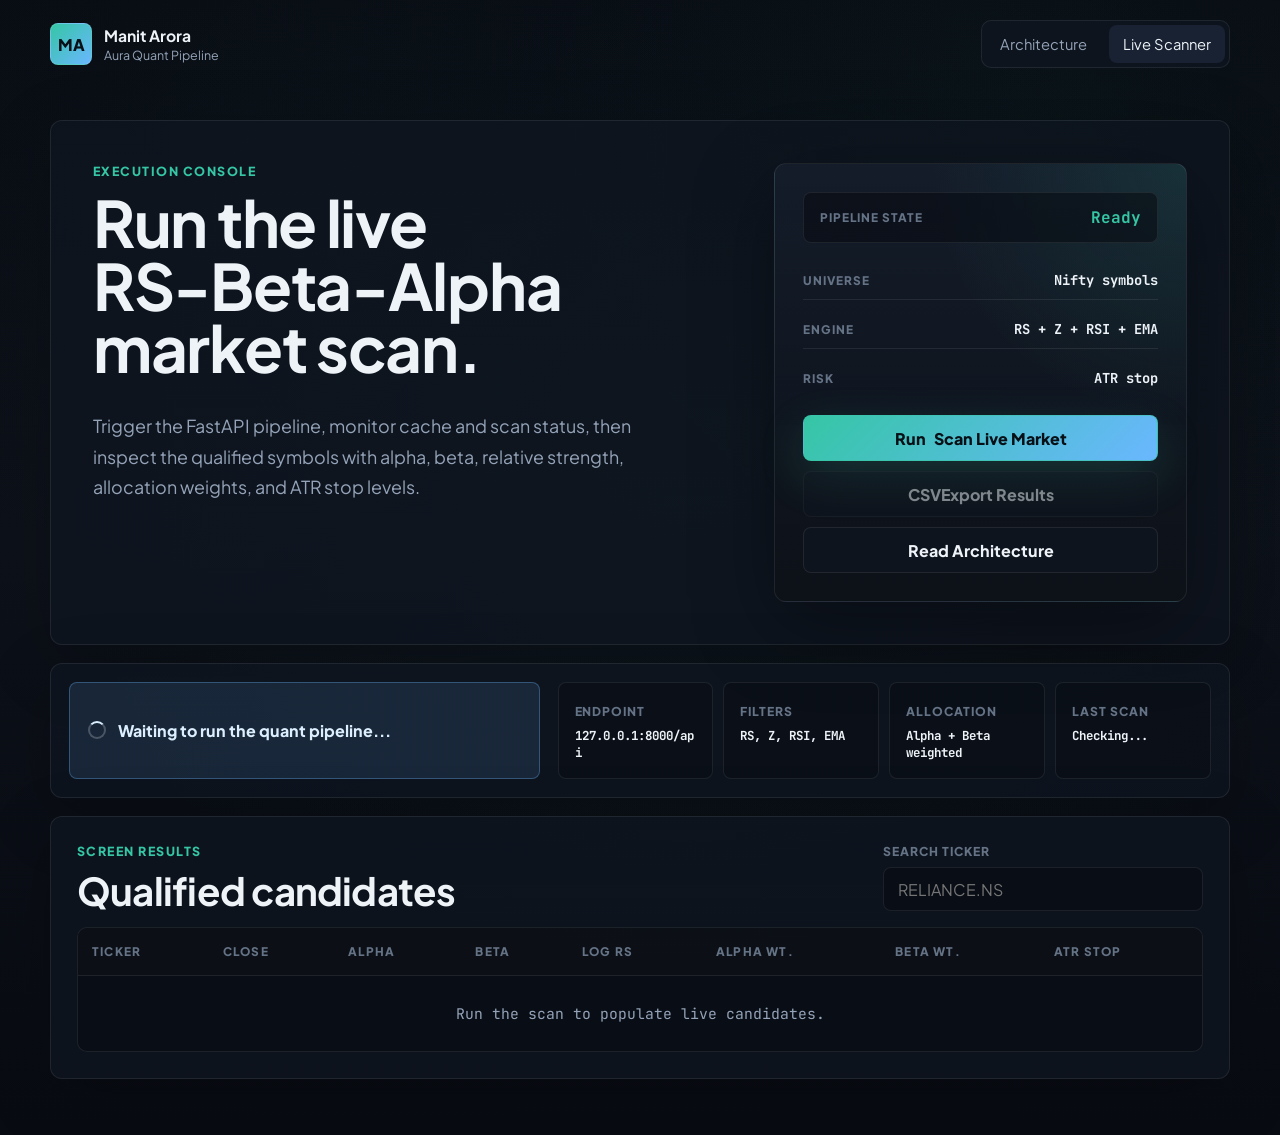
==== Frontend/scanner.html @ 6edd02ba "Complete Frontend" ====
<!DOCTYPE html>
<html lang="en">
<head>
    <meta charset="UTF-8">
    <meta name="viewport" content="width=device-width, initial-scale=1.0">
    <title>Manit Arora | Live Scanner</title>
    <link rel="preconnect" href="https://fonts.googleapis.com">
    <link rel="preconnect" href="https://fonts.gstatic.com" crossorigin>
    <link href="https://fonts.googleapis.com/css2?family=JetBrains+Mono:ital,wght@0,500;0,700;0,800;1,500&family=Plus+Jakarta+Sans:wght@500;600;700;800;900&display=swap" rel="stylesheet">
    <link rel="stylesheet" href="style.css">
</head>
<body data-page="scanner">
    <header class="site-header">
        <a class="brand" href="index.html" aria-label="Strategy home">
            <span class="brand-mark">MA</span>
            <span>
                <strong>Manit Arora</strong>
                <small>Aura Quant Pipeline</small>
            </span>
        </a>
        <nav class="nav-actions" aria-label="Primary navigation">
            <a class="nav-link" href="index.html">Architecture</a>
            <a class="nav-link active" href="scanner.html">Live Scanner</a>
        </nav>
    </header>

    <main class="scanner-shell">
        <section class="scanner-hero scanner-hero-grid">
            <div class="scanner-copy">
                <p class="eyebrow">Execution console</p>
                <h1>
                    <span>Run the live</span>
                    <span>RS-Beta-Alpha</span>
                    <span>market scan.</span>
                </h1>
                <p class="hero-text">
                    Trigger the FastAPI pipeline, monitor cache and scan status, then inspect the qualified symbols with alpha, beta, relative strength, allocation weights, and ATR stop levels.
                </p>
            </div>

            <aside class="scanner-command-card" aria-label="Scanner command panel">
                <div class="command-kicker">
                    <span>Pipeline state</span>
                    <strong>Ready</strong>
                </div>
                <div class="command-lines" aria-hidden="true">
                    <div>
                        <span>Universe</span>
                        <strong>Nifty symbols</strong>
                    </div>
                    <div>
                        <span>Engine</span>
                        <strong>RS + Z + RSI + EMA</strong>
                    </div>
                    <div>
                        <span>Risk</span>
                        <strong>ATR stop</strong>
                    </div>
                </div>
                <div class="scanner-actions">
                    <button id="refresh-btn" class="primary-btn" type="button">
                        <span aria-hidden="true">Run</span>
                        <span>Scan Live Market</span>
                    </button>
                    <button id="export-btn" class="secondary-btn" type="button" disabled>
                        <span aria-hidden="true">CSV</span>
                        <span>Export Results</span>
                    </button>
                    <a class="secondary-btn" href="index.html">Read Architecture</a>
                </div>
            </aside>
        </section>

        <section class="control-panel" aria-label="Scanner controls and status">
            <div id="status-message" class="status-box loading">
                <span class="spinner" aria-hidden="true"></span>
                Waiting to run the quant pipeline...
            </div>
            <div class="scan-meta scan-meta-quad">
                <div>
                    <span>Endpoint</span>
                    <strong>127.0.0.1:8000/api</strong>
                </div>
                <div>
                    <span>Filters</span>
                    <strong>RS, Z, RSI, EMA</strong>
                </div>
                <div>
                    <span>Allocation</span>
                    <strong>Alpha + Beta weighted</strong>
                </div>
                <div>
                    <span>Last scan</span>
                    <strong id="last-updated-time">Checking...</strong>
                </div>
            </div>
        </section>

        <section class="results-panel">
            <div class="results-header">
                <div>
                    <p class="eyebrow">Screen results</p>
                    <h2>Qualified candidates</h2>
                </div>
                <label class="table-search">
                    <span>Search ticker</span>
                    <input id="ticker-search" type="search" placeholder="RELIANCE.NS">
                </label>
            </div>

            <div class="table-wrap">
                <table id="screener-table">
                    <thead>
                        <tr>
                            <th data-sort="Ticker" scope="col">Ticker</th>
                            <th data-sort="Close_Price" scope="col">Close</th>
                            <th data-sort="Alpha" scope="col">Alpha</th>
                            <th data-sort="Beta" scope="col">Beta</th>
                            <th data-sort="Log_RS" scope="col">Log RS</th>
                            <th data-sort="Alpha_Weight_%" scope="col">Alpha Wt.</th>
                            <th data-sort="Beta_Weight_%" scope="col">Beta Wt.</th>
                            <th data-sort="Stop_Loss" scope="col">ATR Stop</th>
                        </tr>
                    </thead>
                    <tbody id="screener-body">
                        <tr class="empty-row">
                            <td colspan="8">Run the scan to populate live candidates.</td>
                        </tr>
                    </tbody>
                </table>
            </div>
        </section>
    </main>

    <script src="app.js"></script>
</body>
</html>
---- Frontend/style.css ----
:root {
    color-scheme: dark;
    --bg: #080b12;
    --panel: #101621;
    --panel-soft: #151d2b;
    --panel-raised: #182232;
    --text: #eef3f8;
    --muted: #94a3b8;
    --faint: #657386;
    --line: rgba(255, 255, 255, 0.08);
    --line-strong: rgba(255, 255, 255, 0.12);
    --green: #35c6a5;
    --green-soft: rgba(53, 198, 165, 0.12);
    --blue: #6ab7ff;
    --blue-soft: rgba(106, 183, 255, 0.12);
    --amber: #f6b95b;
    --amber-soft: rgba(246, 185, 91, 0.14);
    --red: #ff6b7a;
    --red-soft: rgba(255, 107, 122, 0.12);
    --shadow: 0 24px 80px rgba(0, 0, 0, 0.35);
}

* {
    box-sizing: border-box;
}

html {
    scroll-behavior: smooth;
}

body {
    margin: 0;
    min-height: 100vh;
    background:
        radial-gradient(circle at 84% 8%, rgba(52, 211, 153, 0.03), transparent 34rem),
        radial-gradient(circle at 54% 38%, rgba(45, 212, 191, 0.03), transparent 42rem),
        radial-gradient(circle at 18% 12%, rgba(53, 198, 165, 0.025), transparent 30rem),
        linear-gradient(180deg, #080b12 0%, #0d1119 48%, #080b12 100%);
    color: var(--text);
    font-family: "Plus Jakarta Sans", Inter, ui-sans-serif, system-ui, -apple-system, BlinkMacSystemFont, "Segoe UI", sans-serif;
    letter-spacing: 0;
}

a {
    color: inherit;
    text-decoration: none;
}

button,
input {
    font: inherit;
}

.site-header,
main {
    width: min(1180px, calc(100% - 32px));
    margin: 0 auto;
}

.site-header {
    display: flex;
    align-items: center;
    justify-content: space-between;
    gap: 24px;
    padding: 20px 0 8px;
}

.brand {
    display: inline-flex;
    align-items: center;
    gap: 12px;
    min-width: 0;
}

.brand-mark {
    display: grid;
    place-items: center;
    width: 42px;
    height: 42px;
    border: 1px solid var(--line-strong);
    border-radius: 8px;
    background: linear-gradient(135deg, var(--green), var(--blue));
    color: #061016;
    font-weight: 900;
    letter-spacing: 0;
}

.brand strong,
.brand small {
    display: block;
}

.brand strong {
    font-size: 0.98rem;
}

.brand small {
    color: var(--muted);
    font-size: 0.78rem;
    margin-top: 2px;
}

.nav-actions {
    display: flex;
    align-items: center;
    gap: 8px;
    border: 1px solid var(--line);
    border-radius: 10px;
    padding: 4px;
    background: rgba(16, 22, 33, 0.7);
    backdrop-filter: blur(18px);
}

.nav-link {
    color: var(--muted);
    border-radius: 8px;
    padding: 10px 14px;
    font-size: 0.92rem;
    transition: background 180ms ease, color 180ms ease;
}

.nav-link:hover,
.nav-link.active {
    color: var(--text);
    background: var(--panel-raised);
}

.hero-grid {
    display: grid;
    grid-template-columns: minmax(0, 3fr) minmax(320px, 2fr);
    gap: clamp(48px, 5vw, 72px);
    align-items: center;
    min-height: calc(100vh - 96px);
    padding: 44px 0 64px;
}

.hero-copy {
    max-width: 760px;
    min-width: 0;
}

.eyebrow {
    color: var(--green);
    font-size: 0.78rem;
    font-weight: 800;
    letter-spacing: 0.12em;
    margin: 0 0 12px;
    text-transform: uppercase;
}

h1,
h2,
h3,
p {
    margin-top: 0;
}

h1 {
    font-size: clamp(3rem, 5vw, 5rem);
    line-height: 0.98;
    letter-spacing: -0.02em;
    margin-bottom: 0;
}

h1 span {
    display: block;
}

h2 {
    font-size: clamp(1.75rem, 3vw, 3rem);
    line-height: 1.05;
    letter-spacing: -0.02em;
    margin-bottom: 14px;
}

h3 {
    font-size: 1.05rem;
    margin-bottom: 10px;
}

.hero-text,
.section-heading p,
.info-card p {
    color: var(--muted);
    line-height: 1.7;
}

.hero-text {
    max-width: 600px;
    font-size: 1.12rem;
    margin-top: 32px;
    margin-bottom: 28px;
}

.hero-actions,
.scanner-actions {
    display: flex;
    align-items: center;
    flex-wrap: wrap;
    gap: 12px;
}

.primary-btn,
.secondary-btn {
    display: inline-flex;
    align-items: center;
    justify-content: center;
    min-height: 46px;
    border-radius: 8px;
    padding: 0 18px;
    cursor: pointer;
    transition: transform 180ms ease, border-color 180ms ease, background 180ms ease, color 180ms ease;
}

.primary-btn {
    gap: 8px;
    border: 1px solid rgba(53, 198, 165, 0.55);
    background: linear-gradient(135deg, #35c6a5, #6ab7ff);
    color: #061016;
    font-weight: 900;
    box-shadow: 0 16px 46px rgba(53, 198, 165, 0.18);
}

.primary-btn:hover,
.secondary-btn:hover {
    transform: translateY(-1px);
}

.primary-btn:disabled {
    cursor: wait;
    opacity: 0.62;
    transform: none;
}

.secondary-btn:disabled {
    cursor: not-allowed;
    opacity: 0.5;
    transform: none;
}

.secondary-btn {
    border: 1px solid var(--line);
    background: rgba(16, 22, 33, 0.72);
    color: var(--text);
    font-weight: 750;
}

.signal-board {
    position: relative;
    justify-self: end;
    width: 100%;
    max-width: 560px;
    border: 1px solid rgba(255, 255, 255, 0.08);
    border-radius: 12px;
    background: linear-gradient(180deg, rgba(21, 29, 43, 0.96), rgba(12, 17, 27, 0.96));
    box-shadow: var(--shadow);
    padding: 18px;
    overflow: hidden;
}

.mini-card {
    display: inline-flex;
    align-items: center;
    justify-content: space-between;
    gap: 14px;
    width: 100%;
    border: 1px solid rgba(255, 255, 255, 0.08);
    border-radius: 8px;
    background: rgba(8, 11, 18, 0.6);
    padding: 14px;
}

.mini-card span,
.metric-strip span,
.scan-meta span,
.table-search span {
    color: var(--faint);
    font-size: 0.76rem;
    font-weight: 800;
    letter-spacing: 0.08em;
    text-transform: uppercase;
}

.mini-card strong {
    color: var(--green);
}

.signal-chart {
    display: block;
    width: 100%;
    height: auto;
    margin: 18px 0;
}

.grid-line {
    stroke: rgba(148, 163, 184, 0.14);
    stroke-width: 1;
}

.area {
    fill: url(#areaGradient);
}

.rs-line,
.nifty-line {
    fill: none;
    stroke-linecap: round;
    stroke-linejoin: round;
}

.rs-line {
    stroke: var(--green);
    stroke-width: 5;
}

.nifty-line {
    stroke: var(--blue);
    stroke-dasharray: 7 9;
    stroke-width: 3;
}

.chart-labels {
    fill: var(--muted);
    font-size: 18px;
    font-weight: 800;
}

.metric-strip {
    display: grid;
    grid-template-columns: repeat(3, 1fr);
    gap: 12px;
}

.metric-strip div,
.scan-meta div {
    border: 1px solid rgba(255, 255, 255, 0.08);
    border-radius: 8px;
    background: rgba(8, 11, 18, 0.46);
    padding: 16px;
}

.metric-strip strong,
.scan-meta strong {
    display: block;
    margin-top: 8px;
    font-size: clamp(0.78rem, 0.9vw, 0.95rem);
    font-family: "JetBrains Mono", "Fira Code", Consolas, monospace;
    letter-spacing: 0;
    line-height: 1.35;
    overflow-wrap: anywhere;
}

.section-block,
.theory-article,
.cta-band,
.scanner-hero,
.control-panel,
.results-panel {
    border: 1px solid rgba(255, 255, 255, 0.08);
    border-radius: 12px;
    background: rgba(16, 22, 33, 0.74);
    box-shadow: 0 18px 70px rgba(0, 0, 0, 0.18);
}

.section-block {
    padding: clamp(24px, 4vw, 44px);
    margin-bottom: 22px;
}

.section-heading {
    display: grid;
    grid-template-columns: minmax(0, 0.8fr) minmax(320px, 1fr);
    gap: 24px;
    align-items: end;
    margin-bottom: 28px;
}

.section-heading.compact {
    display: block;
}

.framework-grid {
    display: grid;
    grid-template-columns: repeat(5, minmax(190px, 1fr));
    gap: 18px;
}

.info-card {
    position: relative;
    display: flex;
    flex-direction: column;
    min-height: 300px;
    border: 1px solid rgba(255, 255, 255, 0.08);
    border-radius: 8px;
    background: linear-gradient(180deg, rgba(21, 29, 43, 0.92), rgba(13, 17, 23, 0.78));
    padding: 22px;
    overflow: hidden;
}

.card-index {
    position: absolute;
    top: 16px;
    right: 16px;
    color: #ffffff;
    font-family: "JetBrains Mono", "Fira Code", Consolas, monospace;
    font-size: 2rem;
    font-weight: 900;
    line-height: 1;
    opacity: 0.1;
    pointer-events: none;
}

.info-card h3 {
    padding-right: 46px;
}

.info-card p {
    margin-bottom: 22px;
}

.formula-pill,
.info-card code {
    display: flex;
    align-items: center;
    justify-content: center;
    width: 100%;
    max-width: 100%;
    margin-top: auto;
    border: 1px solid rgba(53, 198, 165, 0.18);
    border-radius: 8px;
    background: linear-gradient(180deg, #0d1117, #0a0f15);
    color: #9ee7d3;
    font-family: "JetBrains Mono", "Fira Code", Consolas, monospace;
    font-size: 0.86rem;
    font-weight: 700;
    line-height: 1.45;
    padding: 10px 16px;
    white-space: normal;
    overflow-wrap: anywhere;
    overflow: hidden;
    box-shadow: inset 0 1px 0 rgba(255, 255, 255, 0.04);
}

.formula-svg {
    display: block;
    width: min(100%, 224px);
    height: 48px;
    min-width: 0;
    overflow: hidden;
}

.formula-svg.compact {
    width: min(100%, 190px);
}

.formula-svg.wide {
    width: min(100%, 250px);
}

.formula-svg text {
    dominant-baseline: alphabetic;
    font-family: "JetBrains Mono", "Fira Code", Consolas, monospace;
    font-weight: 800;
    letter-spacing: 0;
}

.math-main,
.math-label {
    fill: #a7fbe4;
    font-size: 19px;
}

.math-label {
    font-weight: 700;
}

.math-sub {
    fill: #78dec7;
    font-size: 9px;
    font-weight: 800;
}

.math-sigma {
    fill: var(--amber);
    font-size: 19px;
}

.math-rule {
    stroke: rgba(167, 251, 228, 0.82);
    stroke-linecap: round;
    stroke-width: 1.7;
}

.math-divider {
    stroke: rgba(255, 255, 255, 0.28);
    stroke-linecap: round;
    stroke-width: 2;
}

.math-formula {
    min-height: 56px;
    color: #a7fbe4;
    letter-spacing: 0;
}

.math-formula i {
    color: #c8fff0;
    font-family: "JetBrains Mono", "Fira Code", Consolas, monospace;
    font-style: italic;
    font-weight: 700;
}

.math-formula sub {
    bottom: -0.28em;
    color: #7ddfc8;
    font-size: 0.64em;
    line-height: 0;
    margin-left: 1px;
    position: relative;
    vertical-align: baseline;
}

.math-formula .paren {
    color: #e8fff8;
    font-size: 1.18em;
}

.math-formula .sigma {
    color: var(--amber);
    font-size: 1.05em;
}

.math-formula .divider {
    color: rgba(255, 255, 255, 0.26);
}

.fraction {
    display: inline-grid;
    gap: 4px;
    min-width: 46px;
    text-align: center;
    transform: translateY(-1px);
}

.fraction span {
    display: block;
    padding: 0 5px;
}

.fraction span:first-child {
    border-bottom: 1px solid rgba(167, 251, 228, 0.72);
    padding-bottom: 4px;
}

.fraction span:last-child {
    padding-top: 1px;
}

.code-badge {
    display: inline-flex;
    align-items: center;
    width: fit-content;
    max-width: 100%;
    margin-top: auto;
    border: 1px solid rgba(53, 198, 165, 0.18);
    border-radius: 8px;
    background: linear-gradient(180deg, #0d1117, #0a0f15);
    color: #9ee7d3;
    font-family: "JetBrains Mono", "Fira Code", Consolas, monospace;
    font-size: 0.88rem; /* Slightly larger for math clarity */
    font-weight: 700;
    line-height: 1.45;
    padding: 10px 16px;
    white-space: nowrap; /* Forces the equation to stay on one straight line */
    overflow-x: auto; /* Adds a scrollbar on mobile if the equation is very long */
    box-shadow: inset 0 1px 0 rgba(255, 255, 255, 0.04);
}

.theory-article {
    padding: clamp(24px, 5vw, 54px);
    margin-bottom: 22px;
}

.article-heading {
    max-width: 920px;
    margin-bottom: 34px;
}

.article-heading p {
    color: var(--muted);
    font-size: 1.05rem;
    line-height: 1.75;
}

.article-body {
    display: grid;
    gap: 16px;
}

.theory-topic {
    position: relative;
    display: grid;
    grid-template-columns: 76px minmax(0, 1fr);
    gap: 24px;
    border: 1px solid rgba(255, 255, 255, 0.08);
    border-radius: 10px;
    background: linear-gradient(180deg, rgba(13, 17, 23, 0.72), rgba(8, 11, 18, 0.52));
    padding: clamp(20px, 3vw, 30px);
}

.topic-number {
    color: rgba(255, 255, 255, 0.16);
    font-family: "JetBrains Mono", "Fira Code", Consolas, monospace;
    font-size: 2.8rem;
    font-weight: 900;
    line-height: 1;
}

.theory-topic h3 {
    color: var(--text);
    font-size: clamp(1.18rem, 1.8vw, 1.55rem);
    letter-spacing: -0.01em;
    margin-bottom: 12px;
}

.theory-topic p {
    color: var(--muted);
    line-height: 1.78;
    margin-bottom: 14px;
}

.theory-topic p:last-child {
    margin-bottom: 0;
}

.formula-row {
    display: flex;
    align-items: center;
    flex-wrap: wrap;
    gap: 10px;
    margin: 16px 0;
}

.code-badge {
    display: inline-flex;
    align-items: center;
    max-width: 100%;
    border: 1px solid rgba(53, 198, 165, 0.18);
    border-radius: 8px;
    background: #0d1117;
    color: #b9f4e4;
    font-family: "JetBrains Mono", "Fira Code", Consolas, monospace;
    font-size: 0.82rem;
    font-weight: 700;
    line-height: 1.45;
    padding: 9px 12px;
    white-space: normal;
    overflow-wrap: anywhere;
    box-shadow: inset 0 1px 0 rgba(255, 255, 255, 0.04);
}

.cta-band {
    display: flex;
    justify-content: space-between;
    align-items: center;
    gap: 24px;
    margin: 22px 0 52px;
    padding: clamp(24px, 4vw, 38px);
}

.cta-band h2 {
    margin-bottom: 0;
}

.scanner-shell {
    padding: 44px 0 56px;
}

.scanner-hero {
    display: flex;
    align-items: end;
    justify-content: space-between;
    gap: 28px;
    padding: clamp(24px, 4vw, 42px);
    margin-bottom: 18px;
}

.scanner-hero-grid {
    display: grid;
    grid-template-columns: minmax(0, 1.1fr) minmax(340px, 0.72fr);
    align-items: stretch;
    gap: clamp(28px, 4vw, 56px);
}

.scanner-copy {
    min-width: 0;
}

.scanner-hero h1 {
    max-width: 820px;
    font-size: clamp(2.8rem, 5vw, 5rem);
    line-height: 0.98;
}

.scanner-command-card {
    display: flex;
    flex-direction: column;
    justify-content: space-between;
    gap: 18px;
    border: 1px solid rgba(255, 255, 255, 0.08);
    border-radius: 12px;
    background:
        radial-gradient(circle at 100% 0%, rgba(53, 198, 165, 0.12), transparent 16rem),
        linear-gradient(180deg, rgba(21, 29, 43, 0.92), rgba(13, 17, 23, 0.82));
    box-shadow: var(--shadow);
    padding: clamp(20px, 3vw, 28px);
}

.command-kicker {
    display: flex;
    align-items: center;
    justify-content: space-between;
    gap: 12px;
    border: 1px solid rgba(255, 255, 255, 0.08);
    border-radius: 8px;
    background: rgba(8, 11, 18, 0.58);
    padding: 14px 16px;
}

.command-kicker span,
.command-lines span {
    color: var(--faint);
    font-size: 0.74rem;
    font-weight: 900;
    letter-spacing: 0.08em;
    text-transform: uppercase;
}

.command-kicker strong {
    color: var(--green);
    font-family: "JetBrains Mono", "Fira Code", Consolas, monospace;
}

.command-lines {
    display: grid;
    gap: 10px;
}

.command-lines div {
    display: flex;
    align-items: center;
    justify-content: space-between;
    gap: 14px;
    border-bottom: 1px solid rgba(255, 255, 255, 0.08);
    padding: 10px 0;
}

.command-lines div:last-child {
    border-bottom: none;
}

.command-lines strong {
    color: var(--text);
    font-family: "JetBrains Mono", "Fira Code", Consolas, monospace;
    font-size: 0.86rem;
    text-align: right;
}

.scanner-command-card .scanner-actions {
    display: grid;
    grid-template-columns: 1fr;
    gap: 10px;
}

.scanner-command-card .primary-btn,
.scanner-command-card .secondary-btn {
    width: 100%;
}

.control-panel {
    display: grid;
    grid-template-columns: minmax(320px, 0.72fr) minmax(0, 1fr);
    gap: 18px;
    align-items: stretch;
    padding: 18px;
    margin-bottom: 18px;
}

.status-box {
    display: flex;
    align-items: center;
    gap: 12px;
    min-height: 86px;
    border: 1px solid var(--line);
    border-radius: 8px;
    background: rgba(8, 11, 18, 0.46);
    padding: 18px;
    color: var(--muted);
    font-weight: 750;
}

.status-box.loading {
    border-color: rgba(106, 183, 255, 0.32);
    background: var(--blue-soft);
    color: #dcefff;
}

.status-box.success {
    border-color: rgba(53, 198, 165, 0.36);
    background: var(--green-soft);
    color: #bff7e9;
}

.status-box.warning {
    border-color: rgba(246, 185, 91, 0.38);
    background: var(--amber-soft);
    color: #ffe3b3;
}

.status-box.error {
    border-color: rgba(255, 107, 122, 0.42);
    background: var(--red-soft);
    color: #ffd0d5;
}

.spinner {
    width: 18px;
    height: 18px;
    border: 2px solid rgba(255, 255, 255, 0.22);
    border-top-color: currentColor;
    border-radius: 999px;
    animation: spin 800ms linear infinite;
    flex: 0 0 auto;
}

@keyframes spin {
    to {
        transform: rotate(360deg);
    }
}

.scan-meta {
    display: grid;
    grid-template-columns: repeat(3, 1fr);
    gap: 10px;
}

.scan-meta-quad {
    grid-template-columns: repeat(4, minmax(0, 1fr));
}

.results-panel {
    padding: clamp(18px, 3vw, 26px);
}

.results-header {
    display: flex;
    align-items: end;
    justify-content: space-between;
    gap: 20px;
    margin-bottom: 16px;
}

.results-header h2 {
    margin-bottom: 0;
}

.table-search {
    display: grid;
    gap: 8px;
    min-width: min(320px, 100%);
}

.table-search input {
    height: 44px;
    border: 1px solid var(--line);
    border-radius: 8px;
    background: rgba(8, 11, 18, 0.62);
    color: var(--text);
    outline: none;
    padding: 0 14px;
}

.table-search input:focus {
    border-color: rgba(53, 198, 165, 0.58);
}

.table-wrap {
    overflow-x: auto;
    border: 1px solid var(--line);
    border-radius: 10px;
    background: rgba(8, 11, 18, 0.42);
}

table {
    width: 100%;
    min-width: 960px;
    border-collapse: collapse;
    background: transparent;
}

th,
td {
    border-bottom: 1px solid var(--line);
    padding: 16px 14px;
    text-align: left;
}

th {
    color: var(--faint);
    font-size: 0.74rem;
    font-weight: 900;
    letter-spacing: 0.1em;
    text-transform: uppercase;
    white-space: nowrap;
    cursor: pointer;
    user-select: none;
    background: rgba(13, 17, 23, 0.72);
}

th:hover {
    color: var(--green);
}

td {
    color: var(--text);
    font-family: "JetBrains Mono", "SFMono-Regular", Consolas, monospace;
    font-size: 0.92rem;
    white-space: nowrap;
    background: rgba(8, 11, 18, 0.18);
}

tbody tr:hover {
    background: rgba(106, 183, 255, 0.06);
}

tbody tr:last-child td {
    border-bottom: none;
}

.ticker {
    color: var(--text);
    font-family: inherit;
    font-weight: 900;
}

.positive {
    color: var(--green);
}

.negative {
    color: var(--red);
}

.neutral {
    color: #c7d2df;
}

.highlight {
    color: #dcefff;
    font-weight: 900;
}

.stop-loss {
    color: var(--amber);
    font-weight: 900;
}

.empty-row td {
    color: var(--muted);
    padding: 28px 14px;
    text-align: center;
}

@media (max-width: 1040px) {
    .hero-grid,
    .section-heading,
    .control-panel {
        grid-template-columns: 1fr;
    }

    .framework-grid {
        grid-template-columns: repeat(2, minmax(0, 1fr));
    }

    .scanner-hero {
        align-items: flex-start;
        flex-direction: column;
    }

    .scanner-hero-grid {
        grid-template-columns: 1fr;
    }

    .scanner-command-card {
        width: 100%;
    }

    .signal-board {
        justify-self: stretch;
        max-width: none;
    }

    h1 span {
        display: inline;
    }
}

@media (max-width: 720px) {
    .site-header {
        align-items: flex-start;
        flex-direction: column;
    }

    .nav-actions,
    .nav-link,
    .hero-actions,
    .scanner-actions,
    .primary-btn,
    .secondary-btn {
        width: 100%;
    }

    .nav-link {
        text-align: center;
    }

    .hero-grid {
        min-height: auto;
        padding-top: 34px;
    }

    h1 span {
        display: inline;
    }

    .metric-strip,
    .scan-meta,
    .scan-meta-quad,
    .framework-grid {
        grid-template-columns: 1fr;
    }

    .cta-band,
    .results-header {
        align-items: stretch;
        flex-direction: column;
    }

    .info-card {
        min-height: auto;
    }

    .theory-topic {
        grid-template-columns: 1fr;
        gap: 12px;
    }

    .topic-number {
        position: absolute;
        top: 18px;
        right: 18px;
        font-size: 2rem;
    }

    .theory-topic h3 {
        padding-right: 48px;
    }
}

/* =========================================
   ANIMATIONS & TRANSITIONS
   ========================================= */

@keyframes fadeUp {
    from {
        opacity: 0;
        transform: translateY(24px);
    }
    to {
        opacity: 1;
        transform: translateY(0);
    }
}

.animate-on-scroll {
    opacity: 0;
}

.is-visible {
    animation: fadeUp 0.8s cubic-bezier(0.16, 1, 0.3, 1) forwards;
}


.delay-1 { animation-delay: 100ms; }
.delay-2 { animation-delay: 200ms; }
.delay-3 { animation-delay: 300ms; }
.delay-4 { animation-delay: 400ms; }
.delay-5 { animation-delay: 500ms; }


@keyframes drawLine {
    to { stroke-dashoffset: 0; }
}

@keyframes fadeArea {
    to { opacity: 1; }
}

.rs-line {
    stroke-dasharray: 1000;
    stroke-dashoffset: 1000;
    animation: drawLine 2s cubic-bezier(0.2, 0.8, 0.2, 1) forwards 0.3s;
}

.area {
    opacity: 0;
    animation: fadeArea 1.5s ease-out forwards 1.2s;
}


@keyframes rowEnter {
    from {
        opacity: 0;
        transform: translateX(-10px);
    }
    to {
        opacity: 1;
        transform: translateX(0);
    }
}

tbody tr:not(.empty-row) {
    opacity: 0;
    animation: rowEnter 0.4s ease-out forwards;
}
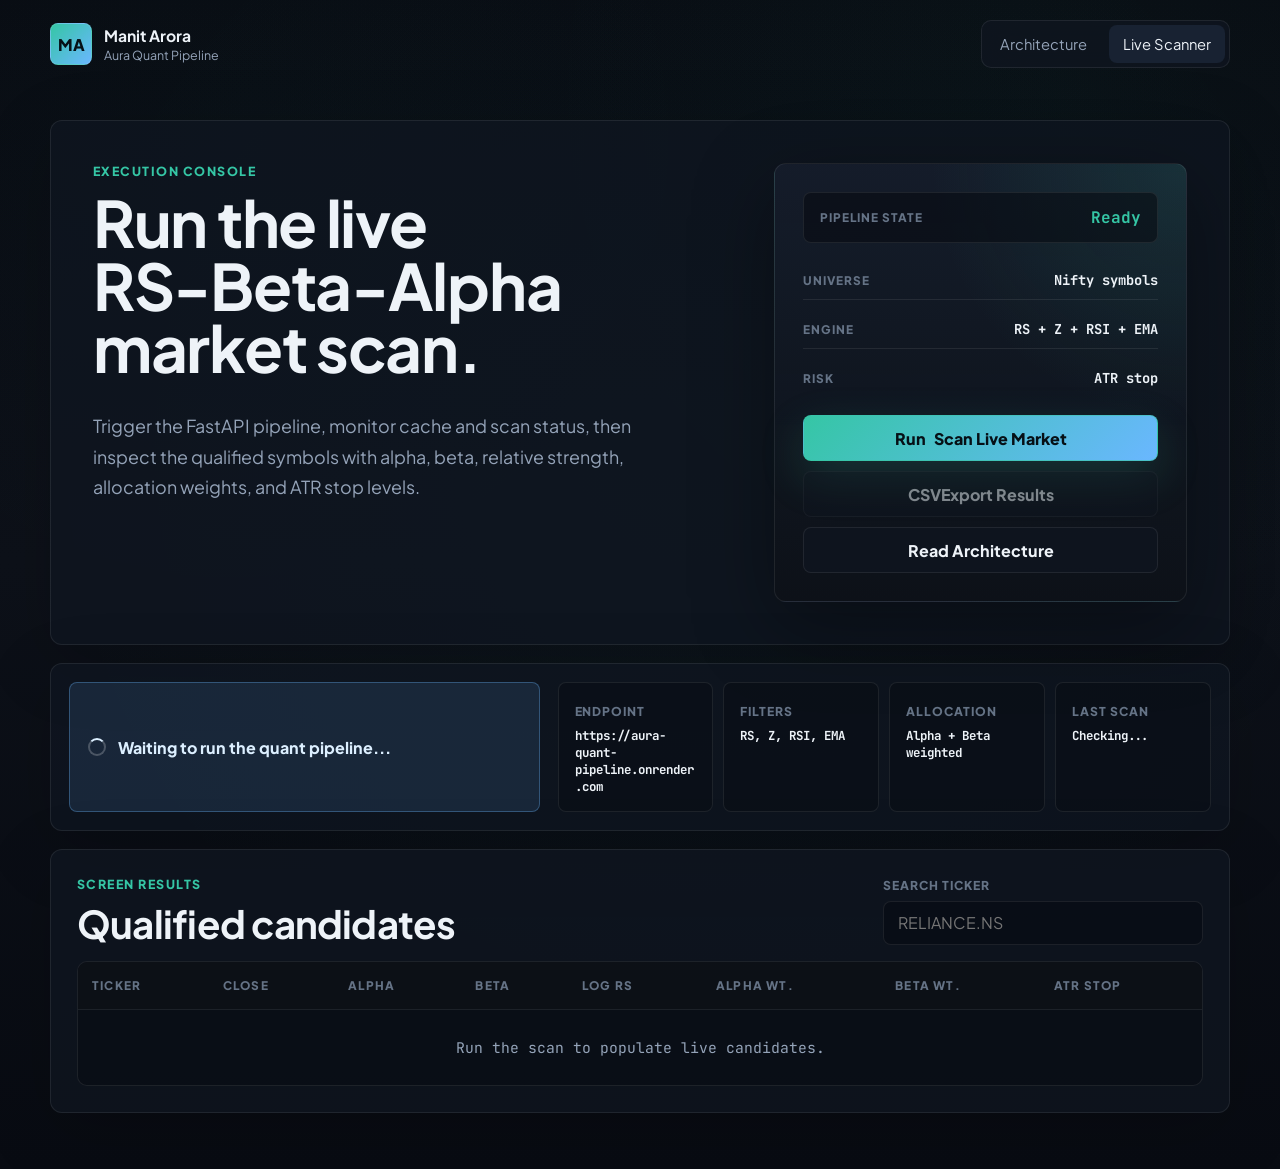
==== commit fc685613: "Merge remote-tracking branch 'origin/main'" ====
--- a/Frontend/scanner.html
+++ b/Frontend/scanner.html
@@ -3,7 +3,7 @@
 <head>
     <meta charset="UTF-8">
     <meta name="viewport" content="width=device-width, initial-scale=1.0">
-    <title>Manit Arora | Live Scanner</title>
+    <title>Aura QuantPipeline</title>
     <link rel="preconnect" href="https://fonts.googleapis.com">
     <link rel="preconnect" href="https://fonts.gstatic.com" crossorigin>
     <link href="https://fonts.googleapis.com/css2?family=JetBrains+Mono:ital,wght@0,500;0,700;0,800;1,500&family=Plus+Jakarta+Sans:wght@500;600;700;800;900&display=swap" rel="stylesheet">
@@ -79,7 +79,7 @@
             <div class="scan-meta scan-meta-quad">
                 <div>
                     <span>Endpoint</span>
-                    <strong>127.0.0.1:8000/api</strong>
+                    <strong>https://aura-quant-pipeline.onrender.com</strong>
                 </div>
                 <div>
                     <span>Filters</span>
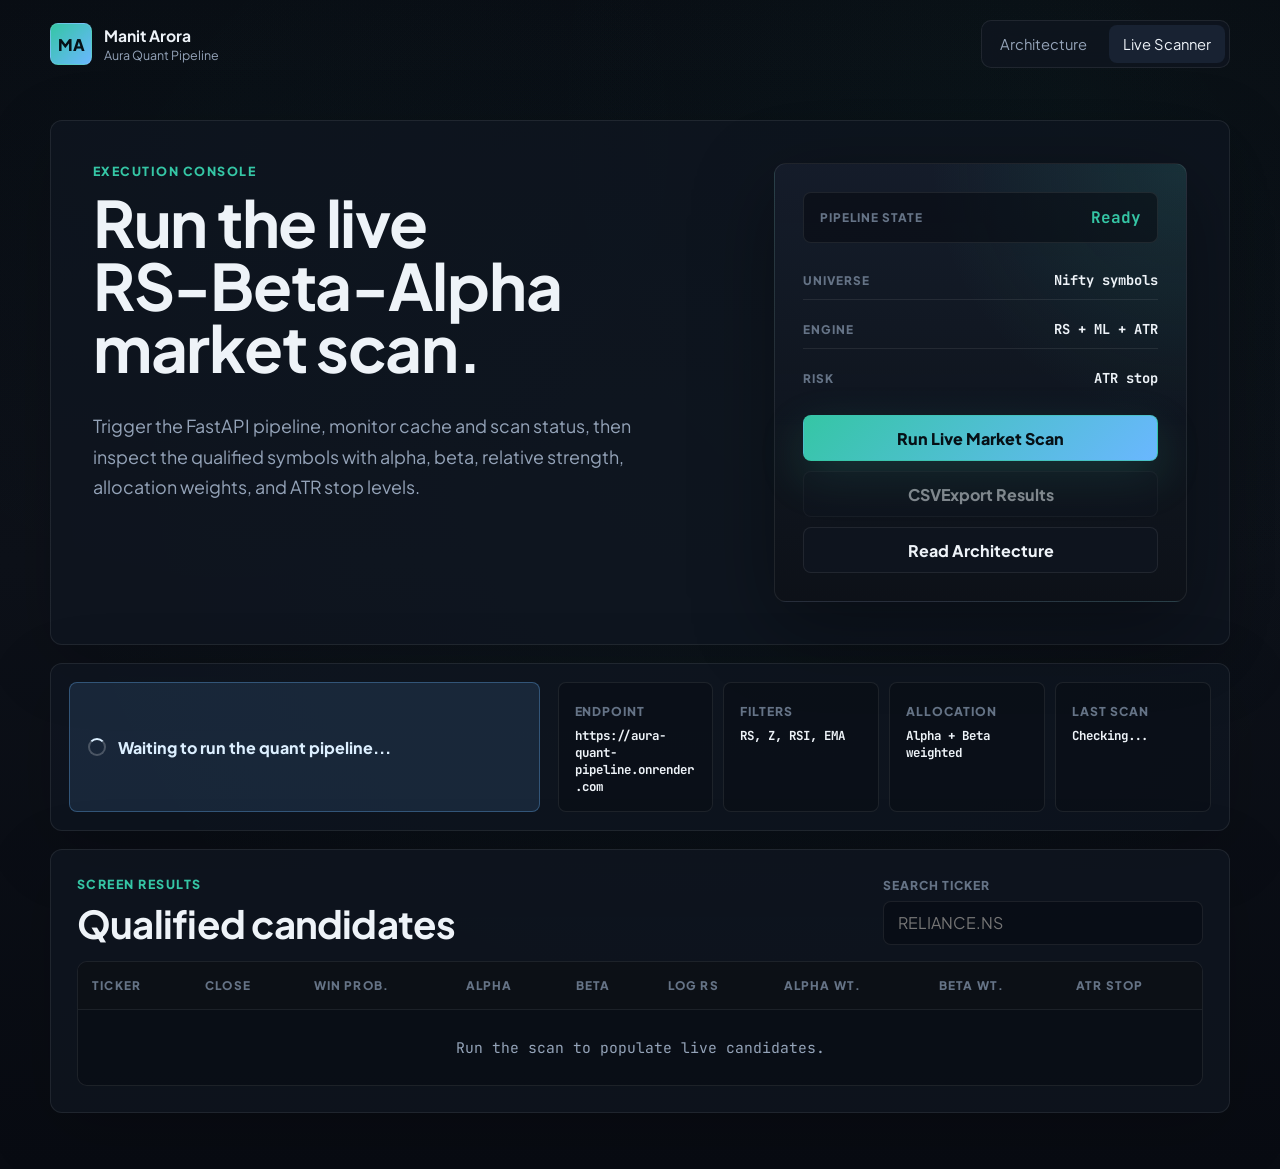
==== commit 83d55741: "Implemented winning probability using logistic regression" ====
--- a/Frontend/scanner.html
+++ b/Frontend/scanner.html
@@ -50,7 +50,7 @@
                     </div>
                     <div>
                         <span>Engine</span>
-                        <strong>RS + Z + RSI + EMA</strong>
+                        <strong>RS + ML + ATR</strong>
                     </div>
                     <div>
                         <span>Risk</span>
@@ -59,8 +59,7 @@
                 </div>
                 <div class="scanner-actions">
                     <button id="refresh-btn" class="primary-btn" type="button">
-                        <span aria-hidden="true">Run</span>
-                        <span>Scan Live Market</span>
+                        <span>Run Live Market Scan</span>
                     </button>
                     <button id="export-btn" class="secondary-btn" type="button" disabled>
                         <span aria-hidden="true">CSV</span>
@@ -79,7 +78,7 @@
             <div class="scan-meta scan-meta-quad">
                 <div>
                     <span>Endpoint</span>
-                    <strong>https://aura-quant-pipeline.onrender.com</strong>
+                    <strong id="endpoint-url">http://127.0.0.1:8000</strong>
                 </div>
                 <div>
                     <span>Filters</span>
@@ -111,20 +110,21 @@
             <div class="table-wrap">
                 <table id="screener-table">
                     <thead>
-                        <tr>
-                            <th data-sort="Ticker" scope="col">Ticker</th>
-                            <th data-sort="Close_Price" scope="col">Close</th>
-                            <th data-sort="Alpha" scope="col">Alpha</th>
-                            <th data-sort="Beta" scope="col">Beta</th>
-                            <th data-sort="Log_RS" scope="col">Log RS</th>
-                            <th data-sort="Alpha_Weight_%" scope="col">Alpha Wt.</th>
-                            <th data-sort="Beta_Weight_%" scope="col">Beta Wt.</th>
-                            <th data-sort="Stop_Loss" scope="col">ATR Stop</th>
-                        </tr>
+                    <tr>
+                        <th data-sort="Ticker" scope="col">Ticker</th>
+                        <th data-sort="Close_Price" scope="col">Close</th>
+                        <th data-sort="Win_Probability" scope="col">Win Prob.</th>
+                        <th data-sort="Alpha" scope="col">Alpha</th>
+                        <th data-sort="Beta" scope="col">Beta</th>
+                        <th data-sort="Log_RS" scope="col">Log RS</th>
+                        <th data-sort="Alpha_Weight_%" scope="col">Alpha Wt.</th>
+                        <th data-sort="Beta_Weight_%" scope="col">Beta Wt.</th>
+                        <th data-sort="Stop_Loss" scope="col">ATR Stop</th>
+                    </tr>
                     </thead>
                     <tbody id="screener-body">
                         <tr class="empty-row">
-                            <td colspan="8">Run the scan to populate live candidates.</td>
+                            <td colspan="9">Run the scan to populate live candidates.</td>
                         </tr>
                     </tbody>
                 </table>
--- a/Frontend/style.css
+++ b/Frontend/style.css
@@ -1134,3 +1134,24 @@
     opacity: 0;
     animation: rowEnter 0.4s ease-out forwards;
 }
+/* =========================================
+   ML PROBABILITY HIGHLIGHTS
+   ========================================= */
+.prob-score {
+    font-weight: 900;
+    font-family: "JetBrains Mono", "SFMono-Regular", Consolas, monospace;
+}
+
+.prob-high {
+    color: #35c6a5;
+    text-shadow: 0 0 12px rgba(53, 198, 165, 0.4); /* Glow effect for high conviction */
+}
+
+.prob-mid {
+    color: #f6b95b;
+}
+
+.prob-low {
+    color: #ff6b7a;
+    opacity: 0.8;
+}
